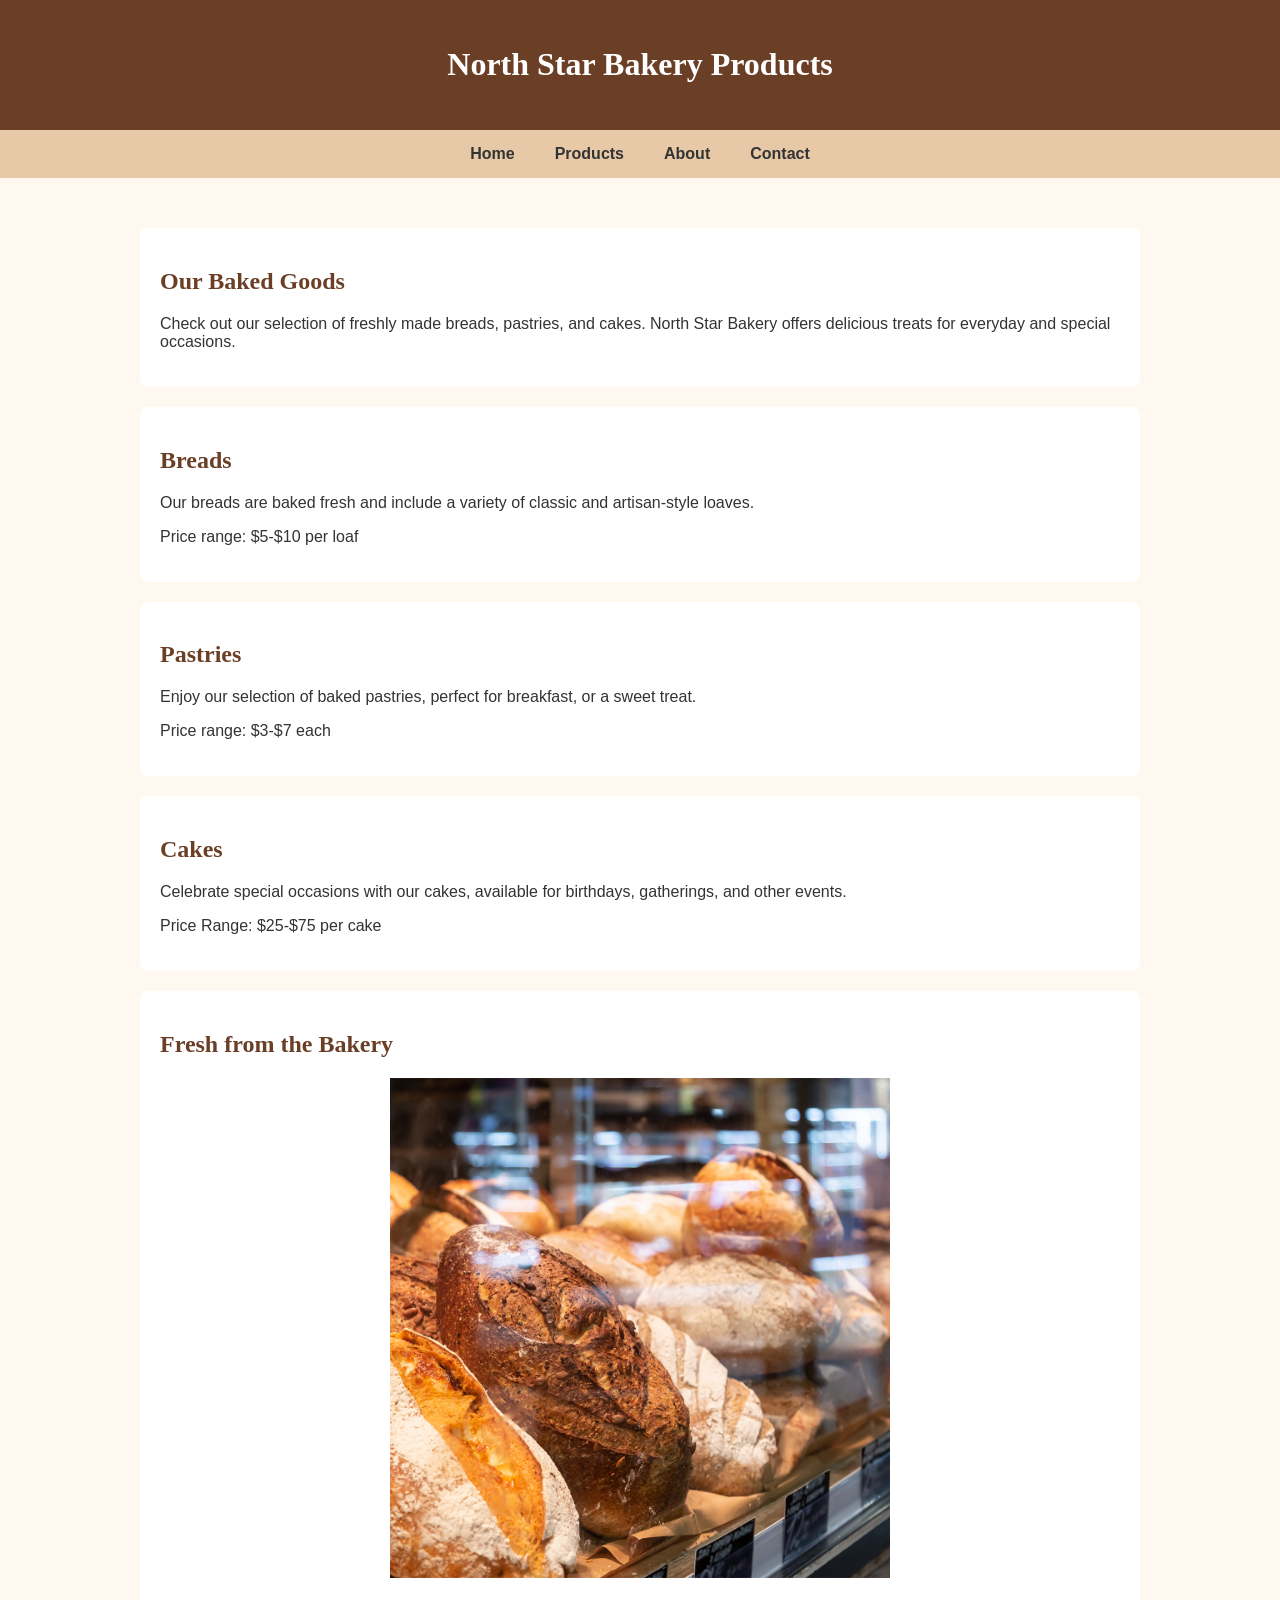
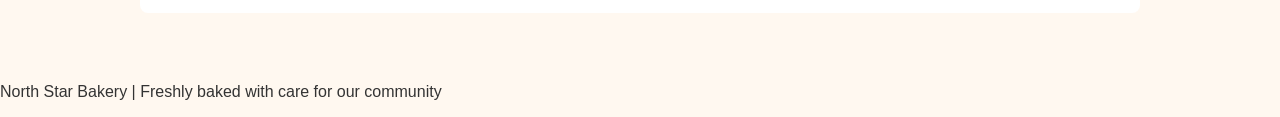
==== north-star-bakery/products.html @ 87bc1da4 "Complete North Star Bakery website" ====
<!DOCTYPE html>
<html lang="en">

<head>
    <meta charset="UTF-8">
    <title>North Star Bakery | Products</title>
    <link rel="stylesheet" href="css/styles.css">
</head>

<body>
    <header>
        <h1>North Star Bakery Products</h1>
    </header>
    <nav>
        <ul>
            <li><a href="index.html">Home</a></li>
            <li><a href="products.html">Products</a></li>
            <li><a href="about.html">About</a></li>
            <li><a href="contact.html">Contact</a></li>
        </ul>
    </nav>

    <main>
        <section>
            <h2>Our Baked Goods</h2>
            <p>
                Check out our selection of freshly made breads, pastries, and cakes.
                North Star Bakery offers delicious treats for everyday and special occasions. 
            </p>
        </section>

        <section>
            <h2>Breads</h2>
            <p>
                Our breads are baked fresh and include a variety of classic 
                and artisan-style loaves. 
            </p>
            <p>Price range: $5-$10 per loaf</p>
        </section>

        <section>
            <h2>Pastries</h2>
            <p>
                Enjoy our selection of baked pastries, perfect for
                breakfast, or a sweet treat. 
            </p>
            <p>Price range: $3-$7 each</p>
        </section>

        <section>
            <h2>Cakes</h2>
            <p>
                Celebrate special occasions with our cakes, available for 
                birthdays, gatherings, and other events.
            </p>
            <p>Price Range: $25-$75 per cake</p>
        </section>

        <section>
            <h2>Fresh from the Bakery</h2>

            <img src="media/bakery-bread_c.png"
                 alt="Freshly baked artisan bread from North Star Bakery">
        </section>
    </main>

    <footer>
        <p>North Star Bakery | Freshly baked with care for our community</p>
    </footer>

</body>

</html>
---- north-star-bakery/css/styles.css ----
body { 
    background-color: #fff8f0;
    color: #333333;
    font-family: Arial, sans-serif;
    margin: 0;
    padding: 0;
}

header {
    background-color: #6b3e26;
    color: white;
    text-align: center;
    padding: 25px;
}

nav {
    background-color: #e8c9a7;
    padding: 15px;
    text-align: center;
}

nav a {
    color:#333333;
    text-decoration: none;
    margin: 10px;
    font-weight: bold;
}

h1, h2, h3 {
    color: #6b3e26;
    font-family: Georgia, serif;
}

header h1 {
    color: white;
}

main {
    max-width: 1000px;
    margin: 20px auto;
    padding: 20px;
}

section {
    background-color: white;
    color:#333333;
    padding: 20px;
    margin-bottom: 20px;
    border-radius: 8px;
}

nav {
    display: flex;
    justify-content: center;
    flex-wrap: wrap;
    gap: 10px;
}

@media (min-width: 768px) {
    main {
        padding: 30px;
    }
    nav {
        gap: 20px;
    }
}

header img {
    max-width: 500px;
    width: 100%;
    height: auto;
}

nav ul{
    list-style: none;
    padding: 0;
    margin: 0;
    display: flex;
    justify-content: center;
    flex-wrap: wrap;
    gap: 20px;
}

section img {
    width: 100%;
    max-width: 500px;
    height: auto;
    display: block;
    margin: 15px auto; 
}

input, textarea {
    width: 100%;
    max-width: 400px;
    padding: 10px;
    margin-bottom: 15px;
    border: 1px solid #6b3e26;
    border-radius: 5px;
    box-sizing: border-box;
}

input, select, textarea {
    padding: 10px;
    margin: 8px 0;
    border: 1px solid #ccc;
    border-radius: 5px;
    max-width: 100%; 
}

button {
    background-color: #b76e59;
    color: white;
    padding: 12px 20px;
    border: none;
    border-radius: 8px;
    cursor: pointer;
}

input, select, textarea {
    box-sizing: border-box;
    width: 100%;
}

fieldset {
    max-width: 100%;
    box-sizing: border-box;
}
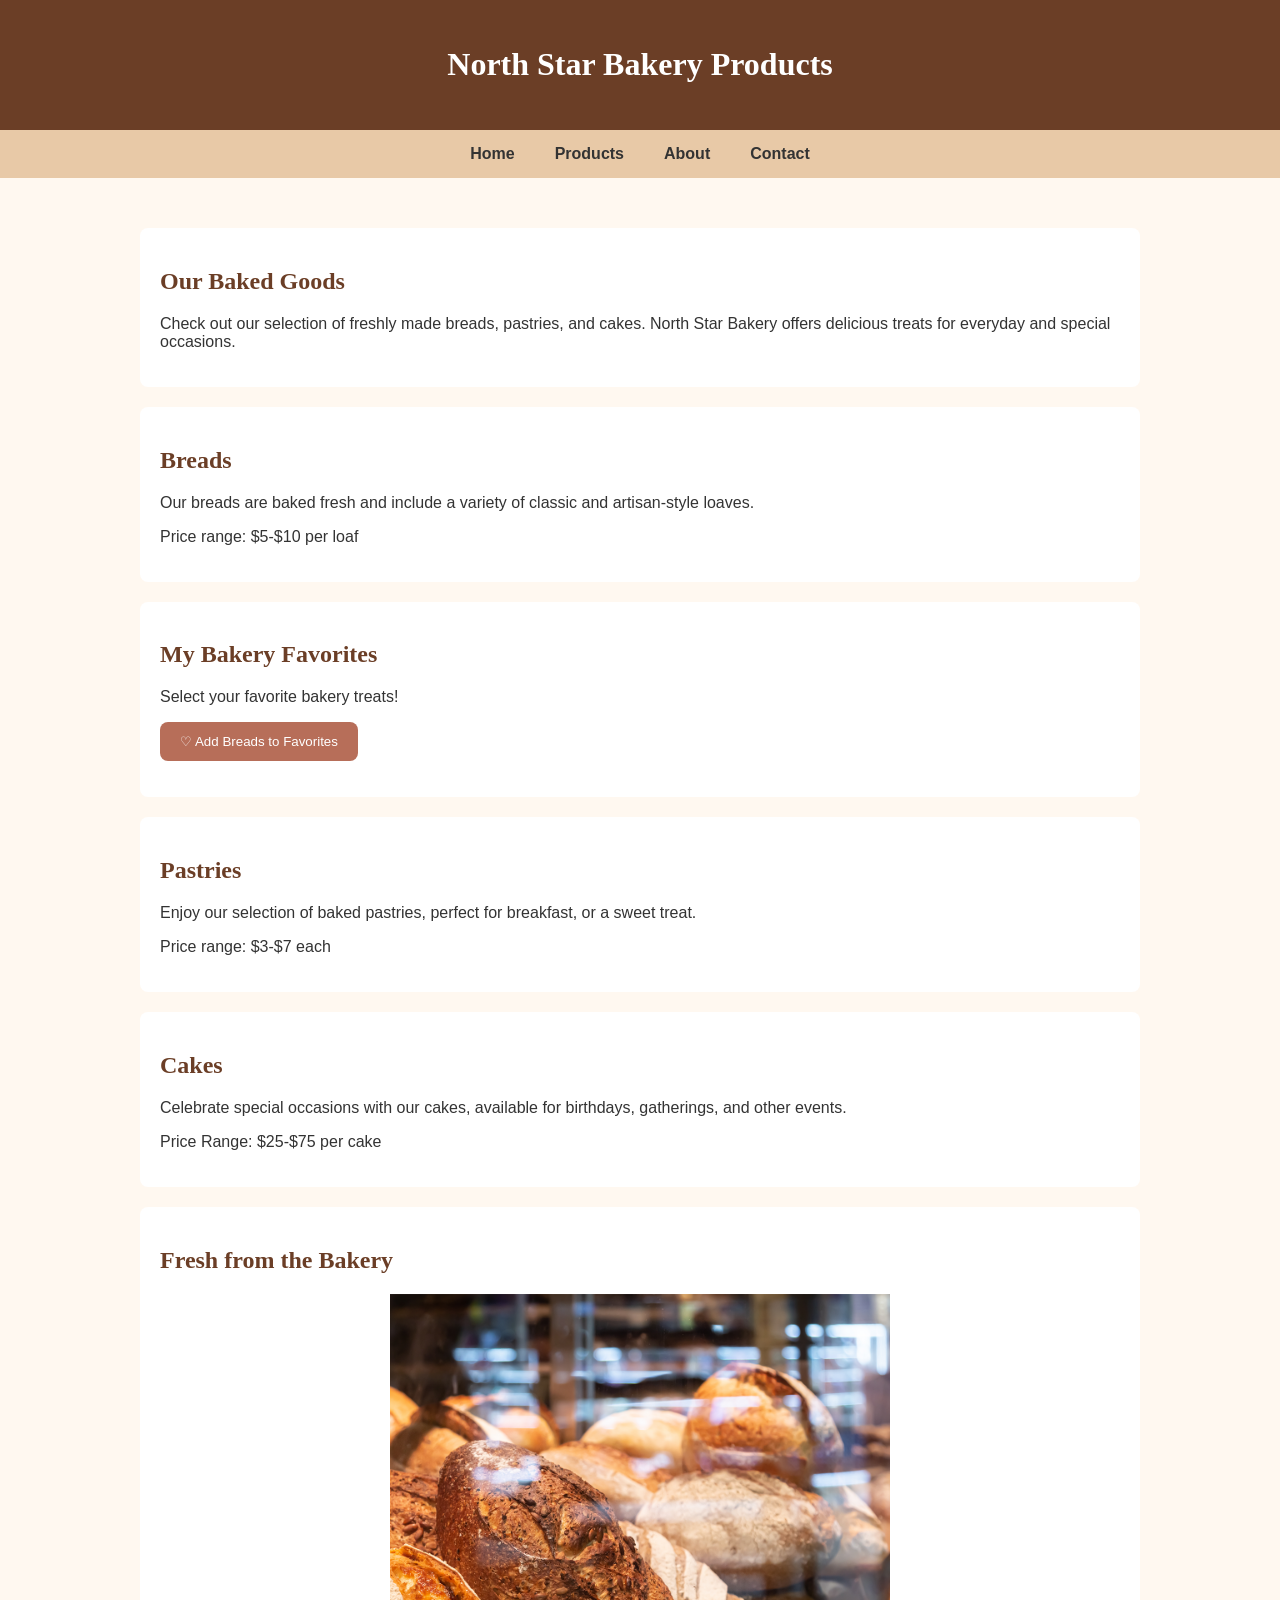
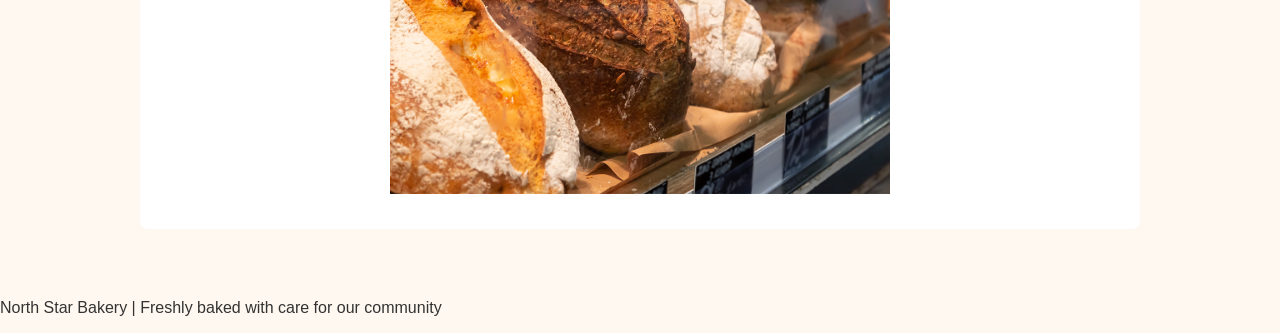
==== commit 162727e3: "Added bakery favorites feature with localStorage" ====
--- a/north-star-bakery/products.html
+++ b/north-star-bakery/products.html
@@ -39,6 +39,15 @@
         </section>
 
         <section>
+            <h2>My Bakery Favorites</h2>
+            <p>Select your favorite bakery treats!</p>
+            <button type="button" id="save-bread">
+                &#9825; Add Breads to Favorites
+            </button>
+            <p id="favorites-list"></p>
+        </section>
+
+        <section>
             <h2>Pastries</h2>
             <p>
                 Enjoy our selection of baked pastries, perfect for
@@ -68,6 +77,7 @@
         <p>North Star Bakery | Freshly baked with care for our community</p>
     </footer>
 
+<script src="products.js"></script>
 </body>
 
 </html>
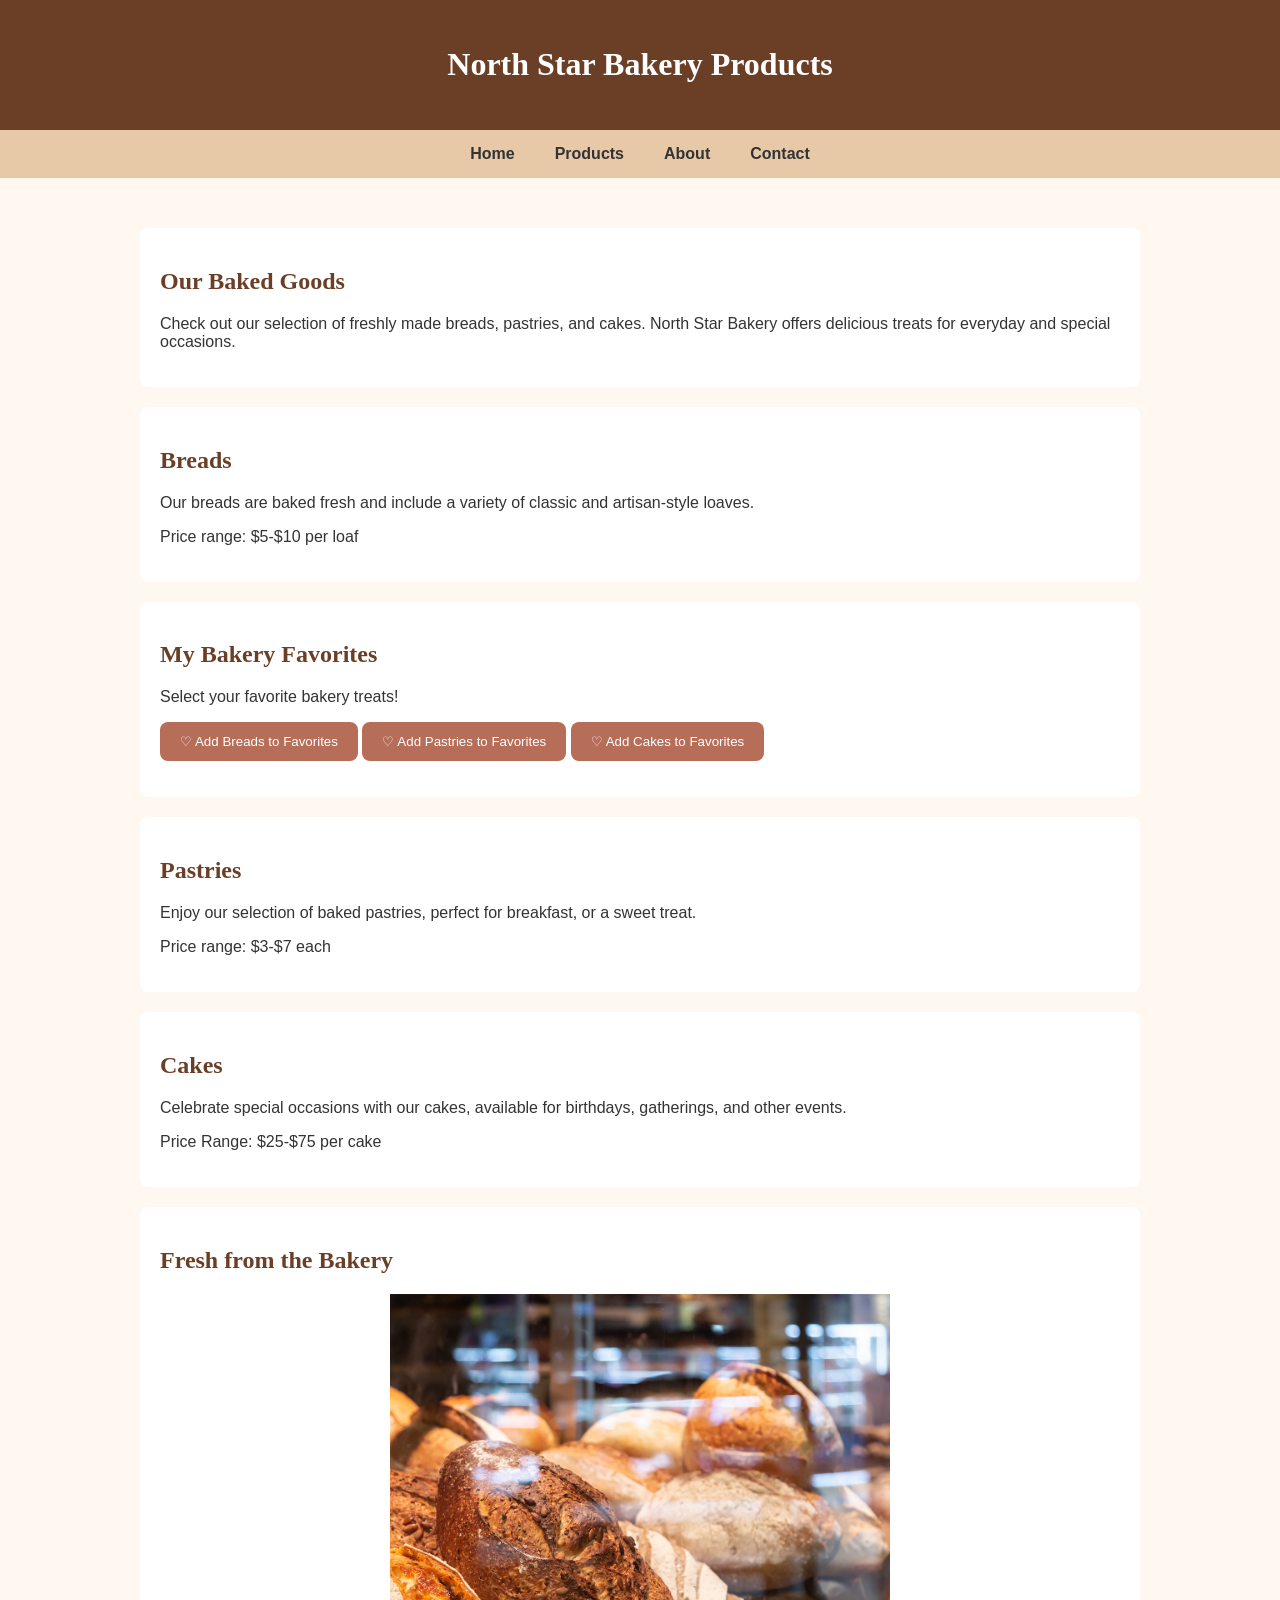
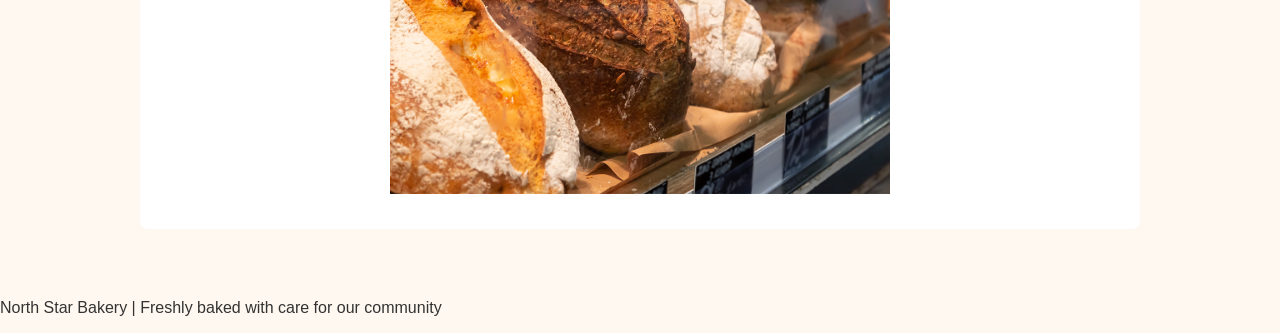
==== commit c53b8bf9: "Added bakery favorites with remove and save features" ====
--- a/north-star-bakery/products.html
+++ b/north-star-bakery/products.html
@@ -44,6 +44,12 @@
             <button type="button" id="save-bread">
                 &#9825; Add Breads to Favorites
             </button>
+            <button type="button" id="save-pastries">
+                &#9825; Add Pastries to Favorites
+            </button>
+            <button type="button" id="save-cakes">
+                &#9825; Add Cakes to Favorites
+            </button>
             <p id="favorites-list"></p>
         </section>
 
